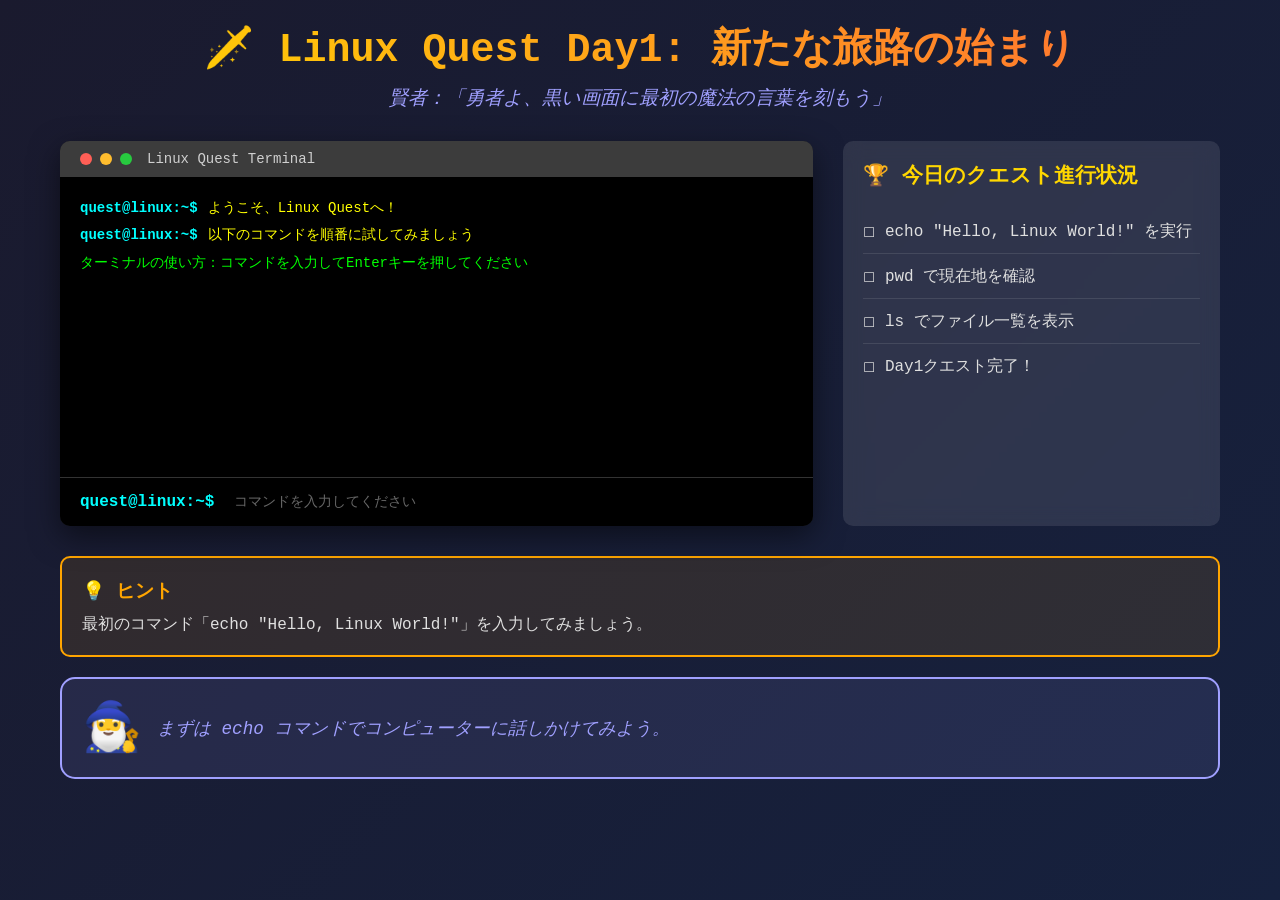
==== day1-minigame/index.html @ 445a66be "feat: Linux Quest - 稼げる武器を手に入れる7日間の冒険完成 完全なLinux学習プラットフォームを実装:  ## 🎯 主要機能 - オープニング画面とキャラクター設定 - 7日間の" ====
<!DOCTYPE html>
<html lang="ja">
<head>
    <meta charset="UTF-8">
    <meta name="viewport" content="width=device-width, initial-scale=1.0">
    <title>Linux Quest Day1 - ターミナル冒険ゲーム</title>
    <link rel="stylesheet" href="style.css">
</head>
<body>
    <div class="container">
        <header class="quest-header">
            <h1>🗡️ Linux Quest Day1: 新たな旅路の始まり</h1>
            <p class="sage-message">賢者：「勇者よ、黒い画面に最初の魔法の言葉を刻もう」</p>
        </header>

        <div class="game-area">
            <div class="terminal-container">
                <div class="terminal-header">
                    <div class="terminal-buttons">
                        <span class="btn red"></span>
                        <span class="btn yellow"></span>
                        <span class="btn green"></span>
                    </div>
                    <div class="terminal-title">Linux Quest Terminal</div>
                </div>
                
                <div class="terminal" id="terminal">
                    <div class="terminal-line">
                        <span class="prompt">quest@linux:~$</span>
                        <span class="welcome-text">ようこそ、Linux Questへ！</span>
                    </div>
                    <div class="terminal-line">
                        <span class="prompt">quest@linux:~$</span>
                        <span class="hint-text">以下のコマンドを順番に試してみましょう</span>
                    </div>
                </div>

                <div class="command-input">
                    <span class="prompt">quest@linux:~$</span>
                    <input type="text" id="commandInput" placeholder="コマンドを入力してください" autocomplete="off">
                </div>
            </div>

            <div class="quest-progress">
                <h3>🏆 今日のクエスト進行状況</h3>
                <div class="progress-list">
                    <div class="progress-item" id="task-echo">
                        <span class="checkbox">☐</span>
                        <span class="task-text">echo "Hello, Linux World!" を実行</span>
                    </div>
                    <div class="progress-item" id="task-pwd">
                        <span class="checkbox">☐</span>
                        <span class="task-text">pwd で現在地を確認</span>
                    </div>
                    <div class="progress-item" id="task-ls">
                        <span class="checkbox">☐</span>
                        <span class="task-text">ls でファイル一覧を表示</span>
                    </div>
                    <div class="progress-item" id="task-complete">
                        <span class="checkbox">☐</span>
                        <span class="task-text">Day1クエスト完了！</span>
                    </div>
                </div>
            </div>
        </div>

        <div class="hint-panel">
            <h3>💡 ヒント</h3>
            <div id="hintText">
                最初のコマンド「echo "Hello, Linux World!"」を入力してみましょう。
            </div>
        </div>

        <div class="sage-panel" id="sagePanel">
            <div class="sage-avatar">🧙‍♂️</div>
            <div class="sage-speech" id="sageMessage">
                まずは echo コマンドでコンピューターに話しかけてみよう。
            </div>
        </div>
    </div>

    <script src="script.js"></script>
</body>
</html>
---- day1-minigame/style.css ----
* {
    margin: 0;
    padding: 0;
    box-sizing: border-box;
}

body {
    font-family: 'Courier New', monospace;
    background: linear-gradient(135deg, #1a1a2e, #16213e);
    color: #e0e0e0;
    min-height: 100vh;
    overflow-x: hidden;
}

.container {
    max-width: 1200px;
    margin: 0 auto;
    padding: 20px;
}

.quest-header {
    text-align: center;
    margin-bottom: 30px;
    animation: fadeInDown 1s ease-out;
}

.quest-header h1 {
    font-size: 2.5em;
    background: linear-gradient(45deg, #ffd700, #ff6b35);
    -webkit-background-clip: text;
    -webkit-text-fill-color: transparent;
    background-clip: text;
    margin-bottom: 10px;
}

.sage-message {
    font-size: 1.2em;
    color: #a0a0ff;
    font-style: italic;
}

.game-area {
    display: grid;
    grid-template-columns: 2fr 1fr;
    gap: 30px;
    margin-bottom: 30px;
}

.terminal-container {
    background: #1e1e1e;
    border-radius: 10px;
    overflow: hidden;
    box-shadow: 0 10px 30px rgba(0, 0, 0, 0.5);
    animation: slideInLeft 1s ease-out;
}

.terminal-header {
    background: #3c3c3c;
    padding: 10px 20px;
    display: flex;
    align-items: center;
    gap: 15px;
}

.terminal-buttons {
    display: flex;
    gap: 8px;
}

.btn {
    width: 12px;
    height: 12px;
    border-radius: 50%;
}

.btn.red { background: #ff5f56; }
.btn.yellow { background: #ffbd2e; }
.btn.green { background: #27ca3f; }

.terminal-title {
    color: #d0d0d0;
    font-size: 14px;
}

.terminal {
    background: #000;
    color: #00ff00;
    padding: 20px;
    min-height: 300px;
    font-family: 'Courier New', monospace;
    font-size: 14px;
    line-height: 1.6;
}

.terminal-line {
    margin-bottom: 5px;
    display: flex;
    flex-wrap: wrap;
}

.prompt {
    color: #00ffff;
    font-weight: bold;
    margin-right: 10px;
}

.welcome-text, .hint-text {
    color: #ffff00;
}

.output-text {
    color: #00ff00;
    margin-left: 20px;
}

.error-text {
    color: #ff4444;
    margin-left: 20px;
}

.command-input {
    background: #000;
    padding: 15px 20px;
    display: flex;
    align-items: center;
    border-top: 1px solid #333;
}

#commandInput {
    background: transparent;
    border: none;
    color: #00ff00;
    font-family: 'Courier New', monospace;
    font-size: 14px;
    flex: 1;
    outline: none;
    margin-left: 10px;
}

#commandInput::placeholder {
    color: #666;
}

.quest-progress {
    background: rgba(255, 255, 255, 0.1);
    border-radius: 10px;
    padding: 20px;
    backdrop-filter: blur(10px);
    animation: slideInRight 1s ease-out;
}

.quest-progress h3 {
    color: #ffd700;
    margin-bottom: 20px;
    font-size: 1.3em;
}

.progress-item {
    display: flex;
    align-items: center;
    padding: 10px 0;
    border-bottom: 1px solid rgba(255, 255, 255, 0.1);
    transition: all 0.3s ease;
}

.progress-item:last-child {
    border-bottom: none;
}

.progress-item.completed {
    color: #00ff00;
    animation: completeTask 0.5s ease-out;
}

.progress-item.completed .checkbox {
    color: #00ff00;
}

.checkbox {
    font-size: 1.2em;
    margin-right: 10px;
    transition: all 0.3s ease;
}

.hint-panel {
    background: rgba(255, 165, 0, 0.1);
    border: 2px solid #ffa500;
    border-radius: 10px;
    padding: 20px;
    margin-bottom: 20px;
    animation: pulse 2s infinite;
}

.hint-panel h3 {
    color: #ffa500;
    margin-bottom: 10px;
}

.sage-panel {
    display: flex;
    background: rgba(160, 160, 255, 0.1);
    border: 2px solid #a0a0ff;
    border-radius: 15px;
    padding: 20px;
    align-items: center;
    gap: 15px;
    animation: fadeInUp 1s ease-out;
}

.sage-avatar {
    font-size: 3em;
    animation: float 3s ease-in-out infinite;
}

.sage-speech {
    flex: 1;
    font-size: 1.1em;
    color: #a0a0ff;
    font-style: italic;
}

@keyframes fadeInDown {
    from {
        opacity: 0;
        transform: translateY(-30px);
    }
    to {
        opacity: 1;
        transform: translateY(0);
    }
}

@keyframes slideInLeft {
    from {
        opacity: 0;
        transform: translateX(-50px);
    }
    to {
        opacity: 1;
        transform: translateX(0);
    }
}

@keyframes slideInRight {
    from {
        opacity: 0;
        transform: translateX(50px);
    }
    to {
        opacity: 1;
        transform: translateX(0);
    }
}

@keyframes fadeInUp {
    from {
        opacity: 0;
        transform: translateY(30px);
    }
    to {
        opacity: 1;
        transform: translateY(0);
    }
}

@keyframes completeTask {
    0% { transform: scale(1); }
    50% { transform: scale(1.1); }
    100% { transform: scale(1); }
}

@keyframes pulse {
    0%, 100% { box-shadow: 0 0 5px rgba(255, 165, 0, 0.3); }
    50% { box-shadow: 0 0 20px rgba(255, 165, 0, 0.6); }
}

@keyframes float {
    0%, 100% { transform: translateY(0px); }
    50% { transform: translateY(-10px); }
}

@media (max-width: 768px) {
    .game-area {
        grid-template-columns: 1fr;
    }
    
    .quest-header h1 {
        font-size: 2em;
    }
    
    .sage-panel {
        flex-direction: column;
        text-align: center;
    }
}
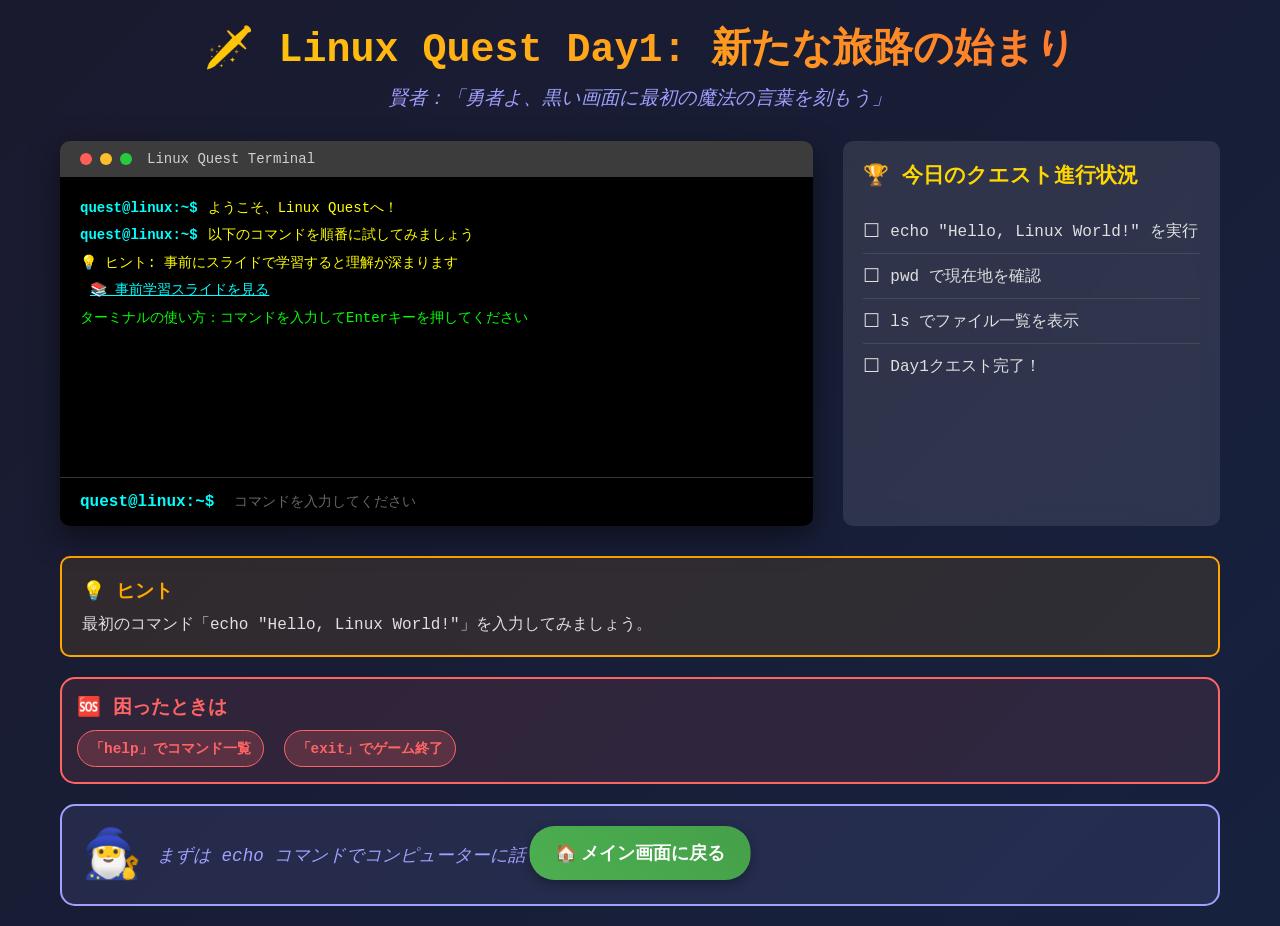
==== commit 9404879b: "feat: enhance navigation UX with unified bottom-center buttons - Move navigation buttons to bottom-c" ====
--- a/day1-minigame/index.html
+++ b/day1-minigame/index.html
@@ -8,6 +8,13 @@
 </head>
 <body>
     <div class="container">
+        <!-- 固定ナビゲーションボタン -->
+        <div class="fixed-nav">
+            <button class="nav-button home-btn" onclick="confirmReturnHome()" title="メイン画面に戻る">
+                🏠 メイン画面に戻る
+            </button>
+        </div>
+        
         <header class="quest-header">
             <h1>🗡️ Linux Quest Day1: 新たな旅路の始まり</h1>
             <p class="sage-message">賢者：「勇者よ、黒い画面に最初の魔法の言葉を刻もう」</p>
@@ -71,6 +78,14 @@
             </div>
         </div>
 
+        <div class="help-panel">
+            <h3>🆘 困ったときは</h3>
+            <div class="help-commands">
+                <span class="help-item">「help」でコマンド一覧</span>
+                <span class="help-item">「exit」でゲーム終了</span>
+            </div>
+        </div>
+
         <div class="sage-panel" id="sagePanel">
             <div class="sage-avatar">🧙‍♂️</div>
             <div class="sage-speech" id="sageMessage">
--- a/day1-minigame/style.css
+++ b/day1-minigame/style.css
@@ -292,4 +292,99 @@
         flex-direction: column;
         text-align: center;
     }
+}
+
+/* Help Panel Styles */
+.help-panel {
+    background: rgba(255, 100, 100, 0.1);
+    border: 2px solid #ff6464;
+    border-radius: 15px;
+    padding: 15px;
+    margin-bottom: 20px;
+    animation: fadeInUp 1s ease-out;
+}
+
+.help-panel h3 {
+    color: #ff6464;
+    margin-bottom: 10px;
+    font-size: 1.2em;
+}
+
+.help-commands {
+    display: flex;
+    gap: 20px;
+    flex-wrap: wrap;
+}
+
+.help-item {
+    background: rgba(255, 100, 100, 0.2);
+    color: #ff6464;
+    padding: 8px 12px;
+    border-radius: 20px;
+    font-size: 0.9em;
+    font-weight: bold;
+    border: 1px solid #ff6464;
+    cursor: pointer;
+    transition: all 0.3s ease;
+}
+
+.help-item:hover {
+    background: rgba(255, 100, 100, 0.3);
+    transform: translateY(-2px);
+}
+
+@media (max-width: 768px) {
+    .help-commands {
+        flex-direction: column;
+        gap: 10px;
+    }
+}
+
+/* Fixed Navigation Button */
+.fixed-nav {
+    position: fixed;
+    bottom: 20px;
+    left: 50%;
+    transform: translateX(-50%);
+    z-index: 1000;
+}
+
+.nav-button {
+    background: linear-gradient(45deg, #667eea, #764ba2);
+    border: none;
+    color: white;
+    padding: 15px 25px;
+    border-radius: 25px;
+    font-size: 1.1em;
+    font-weight: bold;
+    cursor: pointer;
+    transition: all 0.3s ease;
+    box-shadow: 0 4px 12px rgba(0,0,0,0.3);
+    min-width: 180px;
+    white-space: nowrap;
+}
+
+.nav-button:hover {
+    transform: translateX(-50%) translateY(-3px);
+    box-shadow: 0 8px 16px rgba(0,0,0,0.4);
+}
+
+.fixed-nav:hover .nav-button {
+    transform: translateX(-50%) translateY(-3px);
+}
+
+.home-btn {
+    background: linear-gradient(45deg, #4CAF50, #45a049);
+}
+
+@media (max-width: 768px) {
+    .fixed-nav {
+        bottom: 15px;
+    }
+    
+    .nav-button {
+        font-size: 0.9em;
+        padding: 12px 18px;
+        min-width: 160px;
+    }
 }
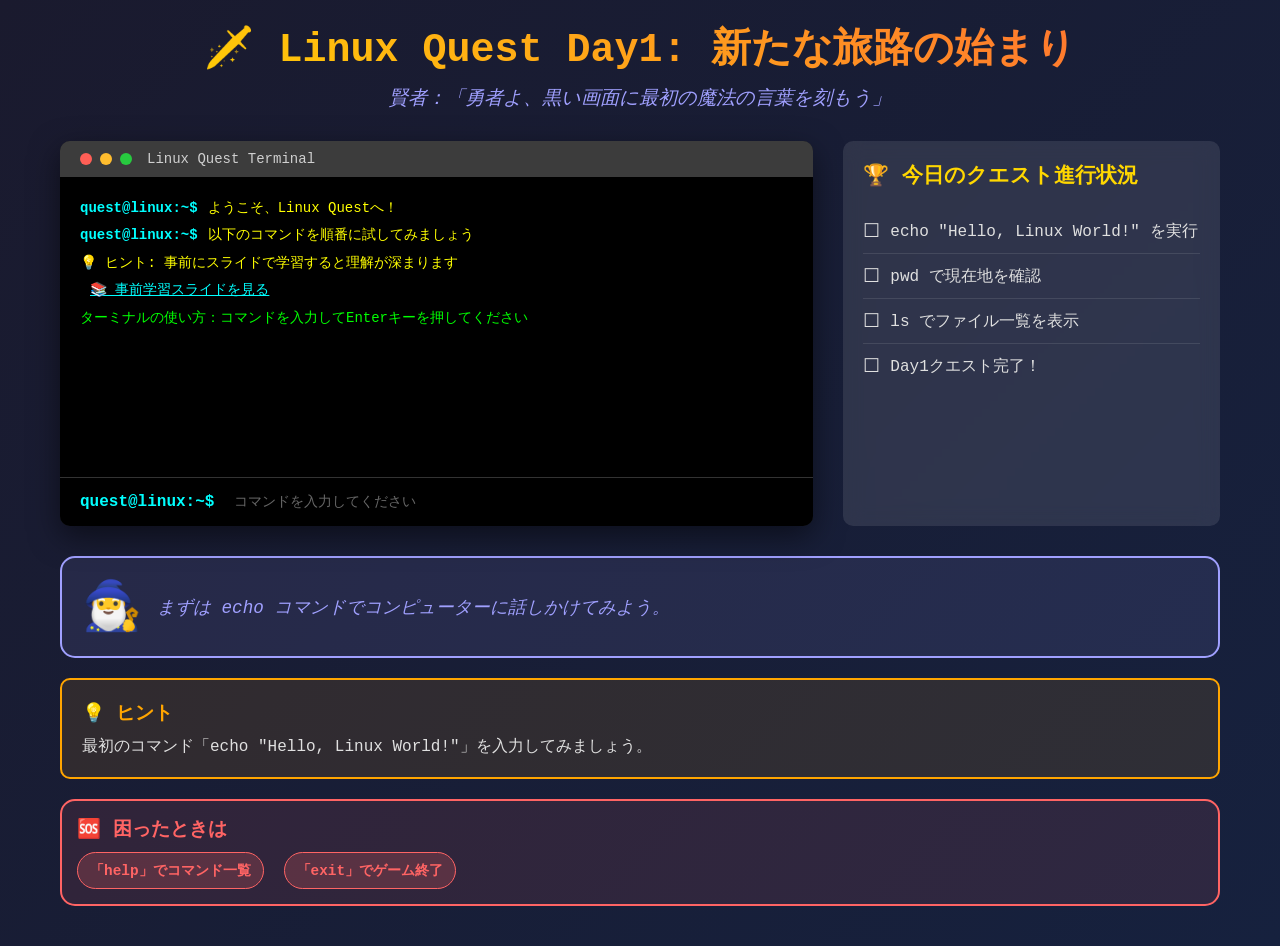
==== commit 79df2957: "refactor: improve Day1 UX and prepare for tomorrow's work - Remove unnecessary navigation button fro" ====
--- a/day1-minigame/index.html
+++ b/day1-minigame/index.html
@@ -8,12 +8,6 @@
 </head>
 <body>
     <div class="container">
-        <!-- 固定ナビゲーションボタン -->
-        <div class="fixed-nav">
-            <button class="nav-button home-btn" onclick="confirmReturnHome()" title="メイン画面に戻る">
-                🏠 メイン画面に戻る
-            </button>
-        </div>
         
         <header class="quest-header">
             <h1>🗡️ Linux Quest Day1: 新たな旅路の始まり</h1>
@@ -71,6 +65,13 @@
             </div>
         </div>
 
+        <div class="sage-panel" id="sagePanel">
+            <div class="sage-avatar">🧙‍♂️</div>
+            <div class="sage-speech" id="sageMessage">
+                まずは echo コマンドでコンピューターに話しかけてみよう。
+            </div>
+        </div>
+
         <div class="hint-panel">
             <h3>💡 ヒント</h3>
             <div id="hintText">
@@ -85,13 +86,6 @@
                 <span class="help-item">「exit」でゲーム終了</span>
             </div>
         </div>
-
-        <div class="sage-panel" id="sagePanel">
-            <div class="sage-avatar">🧙‍♂️</div>
-            <div class="sage-speech" id="sageMessage">
-                まずは echo コマンドでコンピューターに話しかけてみよう。
-            </div>
-        </div>
     </div>
 
     <script src="script.js"></script>
--- a/day1-minigame/style.css
+++ b/day1-minigame/style.css
@@ -202,6 +202,7 @@
     border: 2px solid #a0a0ff;
     border-radius: 15px;
     padding: 20px;
+    margin-bottom: 20px;
     align-items: center;
     gap: 15px;
     animation: fadeInUp 1s ease-out;
@@ -340,51 +341,4 @@
     }
 }
 
-/* Fixed Navigation Button */
-.fixed-nav {
-    position: fixed;
-    bottom: 20px;
-    left: 50%;
-    transform: translateX(-50%);
-    z-index: 1000;
-}
-
-.nav-button {
-    background: linear-gradient(45deg, #667eea, #764ba2);
-    border: none;
-    color: white;
-    padding: 15px 25px;
-    border-radius: 25px;
-    font-size: 1.1em;
-    font-weight: bold;
-    cursor: pointer;
-    transition: all 0.3s ease;
-    box-shadow: 0 4px 12px rgba(0,0,0,0.3);
-    min-width: 180px;
-    white-space: nowrap;
-}
-
-.nav-button:hover {
-    transform: translateX(-50%) translateY(-3px);
-    box-shadow: 0 8px 16px rgba(0,0,0,0.4);
-}
-
-.fixed-nav:hover .nav-button {
-    transform: translateX(-50%) translateY(-3px);
-}
-
-.home-btn {
-    background: linear-gradient(45deg, #4CAF50, #45a049);
-}
-
-@media (max-width: 768px) {
-    .fixed-nav {
-        bottom: 15px;
-    }
-    
-    .nav-button {
-        font-size: 0.9em;
-        padding: 12px 18px;
-        min-width: 160px;
-    }
-}+
